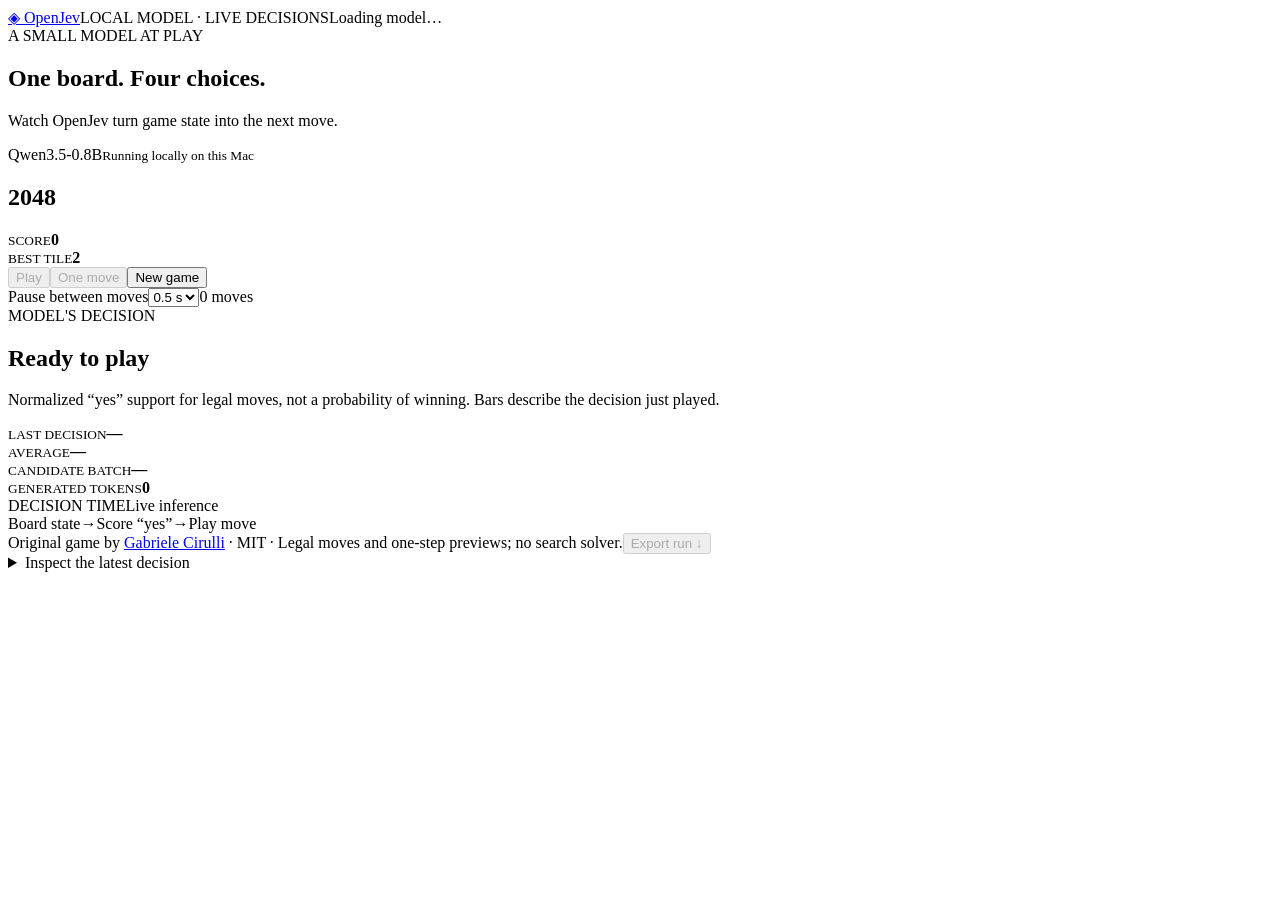
==== examples/game_2048/index.html @ bc14f607 "Add live 2048 demo driven by local OpenJev decisions" ====
<!doctype html>
<html lang="en">
<head>
  <meta charset="utf-8"><meta name="viewport" content="width=device-width,initial-scale=1">
  <title>OpenJev plays 2048</title><link rel="stylesheet" href="/style.css">
</head>
<body>
<main>
  <header><a class="brand" href="https://github.com/mjdileep/OpenJev">◈ OpenJev</a><span class="tag">LOCAL MODEL · LIVE DECISIONS</span><span id="status" role="status">Loading model…</span></header>
  <section class="intro"><div><div class="eyebrow">A SMALL MODEL AT PLAY</div><h1>One board. Four choices.</h1><p>Watch OpenJev turn game state into the next move.</p></div><div class="model"><span id="model">Qwen3.5-0.8B</span><small id="hardware">Running locally on this Mac</small></div></section>
  <section class="arena">
    <div class="game-panel">
      <div class="game-heading"><h2>2048</h2><div class="score-box"><small>SCORE</small><strong id="score">0</strong></div><div class="score-box"><small>BEST TILE</small><strong id="best-tile">2</strong></div></div>
      <div id="board" class="board" aria-label="2048 board"></div>
      <div class="controls"><button id="play" class="primary" disabled>Play</button><button id="step" disabled>One move</button><button id="reset">New game</button></div>
      <div class="pace"><label for="pace">Pause between moves</label><select id="pace"><option value="100">0.1 s</option><option value="500" selected>0.5 s</option><option value="1500">1.5 s</option></select><span id="moves">0 moves</span></div>
    </div>
    <aside>
      <div class="decision-heading"><div><div class="eyebrow">MODEL'S DECISION</div><h2 id="action">Ready to play</h2></div><span id="thinking" class="indicator"></span></div>
      <div id="actions" class="actions"></div>
      <p class="fine">Normalized “yes” support for legal moves, not a probability of winning. Bars describe the decision just played.</p>
      <div class="metrics"><div><small>LAST DECISION</small><strong id="latency">—</strong></div><div><small>AVERAGE</small><strong id="average">—</strong></div><div><small>CANDIDATE BATCH</small><strong id="batch">—</strong></div><div><small>GENERATED TOKENS</small><strong id="tokens">0</strong></div></div>
      <div class="history-heading"><span>DECISION TIME</span><span id="memory">Live inference</span></div><div id="chart" class="chart" aria-label="Decision latency history"></div>
      <div class="flow"><span>Board state</span><b>→</b><span>Score “yes”</span><b>→</b><span>Play move</span></div>
    </aside>
  </section>
  <footer><span>Original game by <a href="https://github.com/gabrielecirulli/2048">Gabriele Cirulli</a> · MIT · Legal moves and one-step previews; no search solver.</span><button id="export" class="text-button" disabled>Export run ↓</button></footer>
  <details><summary>Inspect the latest decision</summary><pre id="inspect">Play a move to see its input, scores, and token usage.</pre></details>
  <div id="error" role="alert" hidden></div>
</main>
<script src="/vendor/grid.js"></script><script src="/vendor/tile.js"></script><script src="/vendor/game_manager.js"></script><script src="/app.js"></script>
</body></html>
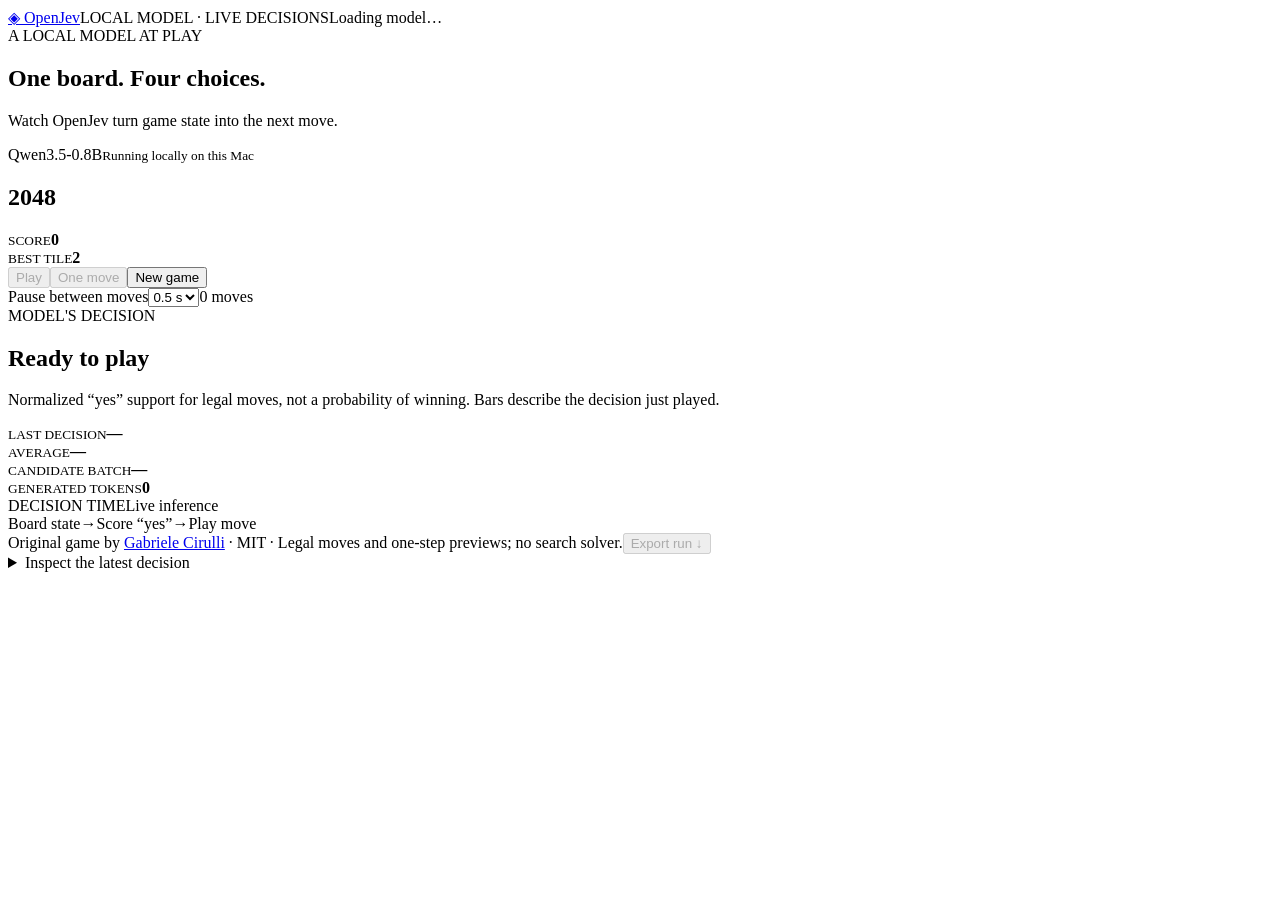
==== commit 8771375d: "Support Bonsai Hadamard MLX weights for local decision scoring" ====
--- a/examples/game_2048/index.html
+++ b/examples/game_2048/index.html
@@ -7,7 +7,7 @@
 <body>
 <main>
   <header><a class="brand" href="https://github.com/mjdileep/OpenJev">◈ OpenJev</a><span class="tag">LOCAL MODEL · LIVE DECISIONS</span><span id="status" role="status">Loading model…</span></header>
-  <section class="intro"><div><div class="eyebrow">A SMALL MODEL AT PLAY</div><h1>One board. Four choices.</h1><p>Watch OpenJev turn game state into the next move.</p></div><div class="model"><span id="model">Qwen3.5-0.8B</span><small id="hardware">Running locally on this Mac</small></div></section>
+  <section class="intro"><div><div class="eyebrow">A LOCAL MODEL AT PLAY</div><h1>One board. Four choices.</h1><p>Watch OpenJev turn game state into the next move.</p></div><div class="model"><span id="model">Qwen3.5-0.8B</span><small id="hardware">Running locally on this Mac</small></div></section>
   <section class="arena">
     <div class="game-panel">
       <div class="game-heading"><h2>2048</h2><div class="score-box"><small>SCORE</small><strong id="score">0</strong></div><div class="score-box"><small>BEST TILE</small><strong id="best-tile">2</strong></div></div>
